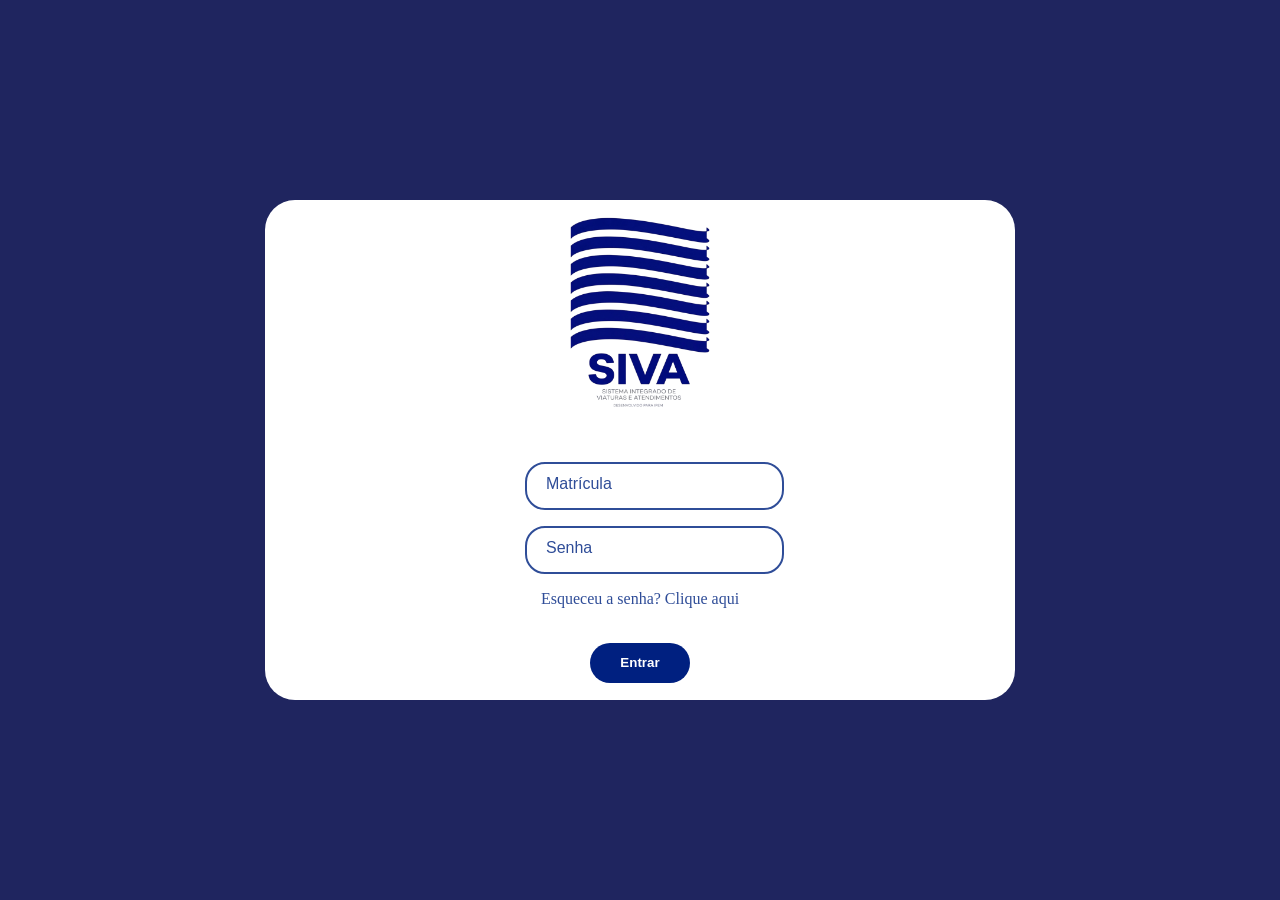
==== FrontEnd/index.html @ 68d85ab5 "refactor(frontend): separar frontend para repositório independente" ====
<!DOCTYPE html>
<html lang="pt-br">

<head>
    <meta charset="UTF-8">
    <meta name="viewport" content="width=device-width, initial-scale=1.0">
    <title>Bifrost Connect</title>
    <link rel="stylesheet" href="css/style.css">
</head>

<body>

    <div class="quadrado">


        <div class="image">
            <img src="img/logosiva.png" alt="logo do sistema">
        </div>

        <div class="emailsenha">
            <div class="email">
                <div class="inputGroup1">
                    <input type="text" id="email" required autocomplete="off">
                    <label for="name">Matrícula</label>
                </div>
            </div>

            <div class="senha">
                <div class="inputGroup2">
                    <input type="text" id="senha" required="" autocomplete="off">
                    <label for="name">Senha</label>
                </div>
            </div>

            <div class="esenha">
                <p>Esqueceu a senha? Clique aqui</p>
            </div>
        </div>

        <div class="btnentrar">
            <button id="btn1" onclick="btnindex()">
                Entrar
            </button>
        </div>

    </div>


    <script src="js/script.js"></script>

</body>

</html>
---- FrontEnd/css/style.css ----
* {
  margin: 0px;
}

body{
  margin: 0;
  padding: 0;
  width: 100%;
  height: 100vh;
  background-color: #1F255F;
  display: flex;
  justify-content: center;
  align-items: center;
}

.quadrado {
  background-color: #ffffff;
  height: 500px;
  width: 750px;
  margin: 0px;
  border-radius: 30px;
  display: flex;
  justify-content: space-around;
  flex-direction: column;
  align-items: center;
}

img {
height: 190px;
  width: auto;
}

#btn1 {
  padding: 12.5px 30px;
  border: 0;
  border-radius: 100px;
  background-color: #002080;
  color: #ffffff;
  font-weight: Bold;
  transition: all 0.5s;
  -webkit-transition: all 0.5s;
}


button:active {
  background-color: #2654dd;
  transition: all 0.25s;
  -webkit-transition: all 0.25s;
  box-shadow: none;
  transform: scale(0.98);
}

.inputGroup1 {
  font-family: 'Segoe UI', sans-serif;
  margin: 1em 0;
  max-width: 300px;
  position: relative;
}

.inputGroup1 input {
  font-size: 100%;
  padding: 0.8em;
  outline: none;
  border: 2px solid #2F4D98;
  background-color: transparent;
  border-radius: 20px;
  width: 100%;
}

.inputGroup1 label {
  font-size: 100%;
  position: absolute;
  left: 0;
  top: 0;
  padding: 0.8em;
  margin-left: 0.5em;
  pointer-events: none;
  transition: 0.3s ease;
  color: #2F4D98;
}

.inputGroup1 input:focus~label,
.inputGroup1 input:valid~label {
  transform: translateY(-50%) scale(.9);
  margin-left: 1.3em;
  padding: 0.4em;
  background-color: #ffffff;
}

.inputGroup1 input:focus,
.inputGroup1 input:valid {
  border-color: #2F4D98;
}

.inputGroup2 {
  font-family: 'Segoe UI', sans-serif;
  margin: 1em 0;
  max-width: 300px;
  position: relative;
}

.inputGroup2 input {
  font-size: 100%;
  padding: 0.8em;
  outline: none;
  border: 2px solid #2F4D98;
  background-color: transparent;
  border-radius: 20px;
  width: 100%;
}

.inputGroup2 label {
  font-size: 100%;
  position: absolute;
  left: 0;
  top: 0;
  padding: 0.8em;
  margin-left: 0.5em;
  pointer-events: none;
  transition: 0.3s ease;
  color: #2F4D98;
}

.inputGroup2 input:focus~label,
.inputGroup2 input:valid~label {
  transform: translateY(-50%) scale(.9);
  margin-left: 1.3em;
  padding: 0.4em;
  background-color: #ffffff;
}

.inputGroup2 input:focus,
.inputGroup2 input:valid {
  border-color: #2F4D98;
}

.esenha p {
  color: #2F4D98;
}

.esenha {
  width: 100%;
  display: flex;
  justify-content: center;
}


@media (max-width: 600px) {

  .quadrado {
    width: 80%;
    max-width: 240px;
    height: auto;
    padding: 20px 20px;
    margin: 0 auto;
    gap: 12px;
    display: flex;
    justify-content: space-around;
    flex-direction: column;
    align-items: center;
  }

  /* IMAGEM */
  img {
    width: 140px;
    height: auto;
  }

  /* CONTAINER GERAL */
  .emailsenha {
    width: 100%;
    display: flex;
    flex-direction: column;
    align-items: center;
    gap: 15px;
  }

  /* INPUTS */
  .inputGroup1,
  .inputGroup2 {
    width: 100%;
    max-width: 100%;
    margin: 0;
  }

  .inputGroup1 input,
  .inputGroup2 input {
    width: 100%;
    font-size: 13px;
    padding: 8px;
  }

  .inputGroup1 label,
  .inputGroup2 label {
    font-size: 12px;
  }

  /* TEXTO */
  .esenha {
    width: 100%;
    display: flex;
    justify-content: center;
  }

  .esenha p {
    font-size: 11px;
    text-align: center;
    margin-top: 4px;
  }

  /* BOTÃO */
  .btnentrar {
    width: 100%;
    display: flex;
    justify-content: center;
  }

  #btn1 {
    width: 100%;
    max-width: 130px;
    padding: 8px;
    font-size: 13px;
  }
}
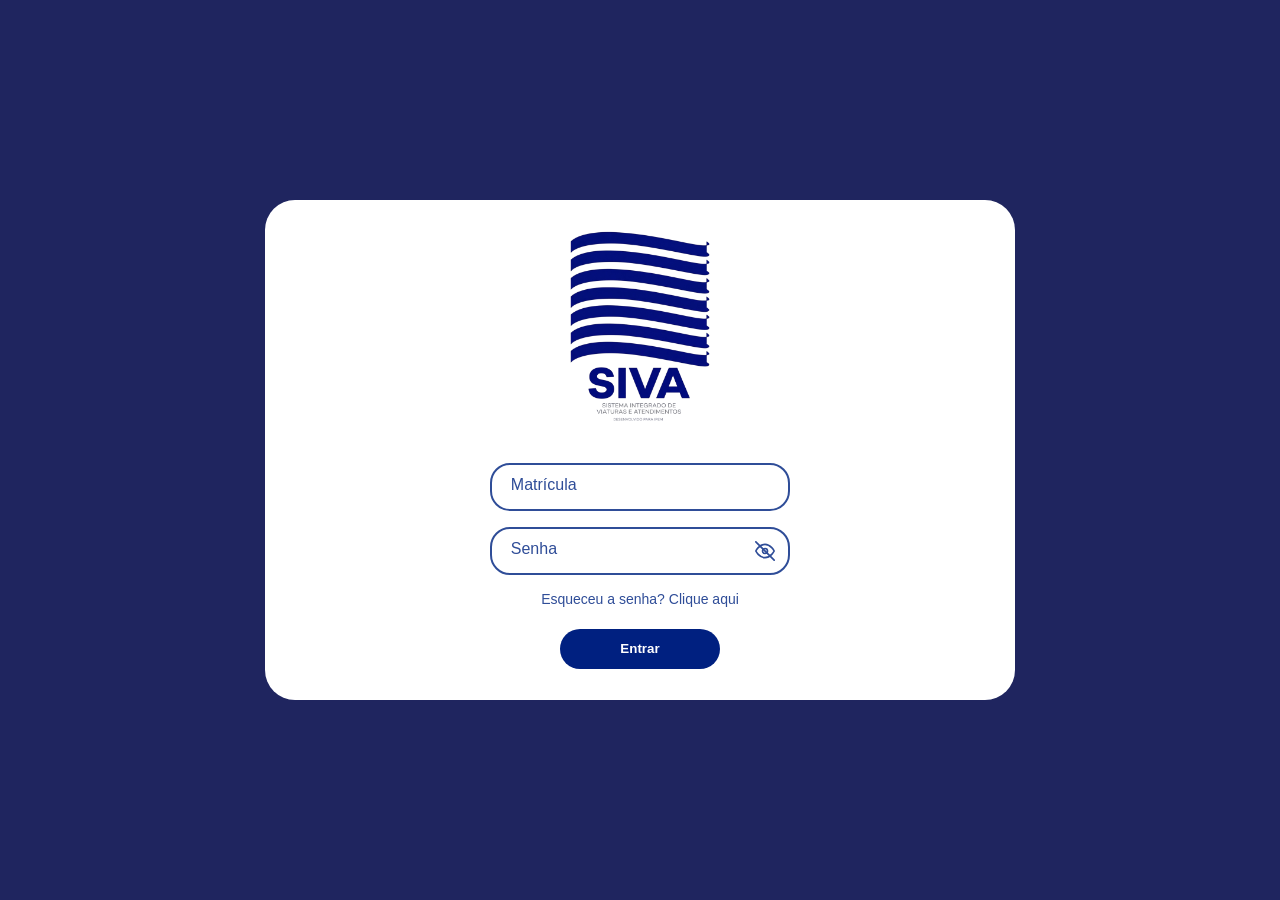
==== commit 16f0f7a2: "fix(#ODS2): ajusta o javascript do abastecimento e filtro" ====
--- a/FrontEnd/index.html
+++ b/FrontEnd/index.html
@@ -4,15 +4,13 @@
 <head>
     <meta charset="UTF-8">
     <meta name="viewport" content="width=device-width, initial-scale=1.0">
-    <title>Bifrost Connect</title>
+    <title>Bifrost Connect - Login</title>
     <link rel="stylesheet" href="css/style.css">
 </head>
 
 <body>
 
     <div class="quadrado">
-
-
         <div class="image">
             <img src="img/logosiva.png" alt="logo do sistema">
         </div>
@@ -20,20 +18,30 @@
         <div class="emailsenha">
             <div class="email">
                 <div class="inputGroup1">
-                    <input type="text" id="email" required autocomplete="off">
-                    <label for="name">Matrícula</label>
+                    <input type="text" id="matricula" name="username" required>
+                    <label for="matricula">Matrícula</label>
                 </div>
             </div>
 
             <div class="senha">
                 <div class="inputGroup2">
-                    <input type="text" id="senha" required="" autocomplete="off">
-                    <label for="name">Senha</label>
+                    <input type="password" id="senha" name="password" required autocomplete="current-password">
+                    <label for="senha">Senha</label>
+                    <div id="toggleSenha" onclick="togglePassword()" class="eye-wrapper">
+                        <svg id="eyeIcon" xmlns="http://www.w3.org/2000/svg" width="20" height="20" viewBox="0 0 24 24"
+                            fill="none" stroke="#2F4D98" stroke-width="2" stroke-linecap="round"
+                            stroke-linejoin="round">
+                            <path d="M1 12s4-8 11-8 11 8 11 8-4 8-11 8-11-8-11-8z"></path>
+                            <circle cx="12" cy="12" r="3"></circle>
+                            <line id="eyeLine" x1="1" y1="1" x2="23" y2="23" style="display:block; stroke: #2F4D98;"></line>
+                            </line>
+                        </svg>
+                    </div>
                 </div>
             </div>
 
             <div class="esenha">
-                <p>Esqueceu a senha? Clique aqui</p>
+                <p style="cursor: pointer;">Esqueceu a senha? Clique aqui</p>
             </div>
         </div>
 
@@ -42,12 +50,9 @@
                 Entrar
             </button>
         </div>
-
     </div>
 
-
-    <script src="js/script.js"></script>
-
+    <script src="js/auth.js"></script>
 </body>
 
 </html>
--- a/FrontEnd/css/style.css
+++ b/FrontEnd/css/style.css
@@ -1,8 +1,9 @@
 * {
   margin: 0px;
+  box-sizing: border-box;
 }
 
-body{
+body {
   margin: 0;
   padding: 0;
   width: 100%;
@@ -11,53 +12,34 @@
   display: flex;
   justify-content: center;
   align-items: center;
+  font-family: 'Segoe UI', sans-serif;
 }
 
 .quadrado {
   background-color: #ffffff;
   height: 500px;
   width: 750px;
-  margin: 0px;
   border-radius: 30px;
   display: flex;
   justify-content: space-around;
   flex-direction: column;
   align-items: center;
+  padding: 20px;
 }
 
 img {
-height: 190px;
+  height: 190px;
   width: auto;
 }
 
-#btn1 {
-  padding: 12.5px 30px;
-  border: 0;
-  border-radius: 100px;
-  background-color: #002080;
-  color: #ffffff;
-  font-weight: Bold;
-  transition: all 0.5s;
-  -webkit-transition: all 0.5s;
-}
-
-
-button:active {
-  background-color: #2654dd;
-  transition: all 0.25s;
-  -webkit-transition: all 0.25s;
-  box-shadow: none;
-  transform: scale(0.98);
-}
-
-.inputGroup1 {
-  font-family: 'Segoe UI', sans-serif;
+/* Estilização Comum dos Inputs */
+.inputGroup1, .inputGroup2 {
   margin: 1em 0;
-  max-width: 300px;
+  width: 300px;
   position: relative;
 }
 
-.inputGroup1 input {
+.inputGroup1 input, .inputGroup2 input {
   font-size: 100%;
   padding: 0.8em;
   outline: none;
@@ -65,9 +47,15 @@
   background-color: transparent;
   border-radius: 20px;
   width: 100%;
+  transition: border-color 0.3s;
 }
 
-.inputGroup1 label {
+/* Espaço extra no input de senha para o ícone não cobrir o texto */
+.inputGroup2 input {
+  padding-right: 45px;
+}
+
+.inputGroup1 label, .inputGroup2 label {
   font-size: 100%;
   position: absolute;
   left: 0;
@@ -79,63 +67,27 @@
   color: #2F4D98;
 }
 
-.inputGroup1 input:focus~label,
-.inputGroup1 input:valid~label {
+.inputGroup1 input:focus ~ label,
+.inputGroup1 input:valid ~ label,
+.inputGroup2 input:focus ~ label,
+.inputGroup2 input:valid ~ label {
   transform: translateY(-50%) scale(.9);
   margin-left: 1.3em;
   padding: 0.4em;
   background-color: #ffffff;
 }
 
-.inputGroup1 input:focus,
-.inputGroup1 input:valid {
-  border-color: #2F4D98;
-}
-
-.inputGroup2 {
-  font-family: 'Segoe UI', sans-serif;
-  margin: 1em 0;
-  max-width: 300px;
-  position: relative;
-}
-
-.inputGroup2 input {
-  font-size: 100%;
-  padding: 0.8em;
-  outline: none;
-  border: 2px solid #2F4D98;
-  background-color: transparent;
-  border-radius: 20px;
-  width: 100%;
-}
-
-.inputGroup2 label {
-  font-size: 100%;
+/* Posicionamento do Ícone do Olho DENTRO da caixa */
+.eye-wrapper {
   position: absolute;
-  left: 0;
-  top: 0;
-  padding: 0.8em;
-  margin-left: 0.5em;
-  pointer-events: none;
-  transition: 0.3s ease;
-  color: #2F4D98;
-}
-
-.inputGroup2 input:focus~label,
-.inputGroup2 input:valid~label {
-  transform: translateY(-50%) scale(.9);
-  margin-left: 1.3em;
-  padding: 0.4em;
-  background-color: #ffffff;
-}
-
-.inputGroup2 input:focus,
-.inputGroup2 input:valid {
-  border-color: #2F4D98;
-}
-
-.esenha p {
-  color: #2F4D98;
+  right: 15px;
+  top: 50%;
+  transform: translateY(-50%);
+  cursor: pointer;
+  display: flex;
+  align-items: center;
+  justify-content: center;
+  z-index: 10;
 }
 
 .esenha {
@@ -144,81 +96,60 @@
   justify-content: center;
 }
 
+.esenha p {
+  color: #2F4D98;
+  font-size: 14px;
+}
 
+#btn1 {
+  padding: 12.5px 60px;
+  border: 0;
+  border-radius: 100px;
+  background-color: #002080;
+  color: #ffffff;
+  font-weight: bold;
+  cursor: pointer;
+  transition: all 0.3s;
+}
+
+#btn1:active {
+  background-color: #2654dd;
+  transform: scale(0.98);
+}
+
+input::-ms-reveal,
+input::-ms-clear {
+    display: none;
+}
+
+input::-webkit-contacts-auto-fill-button,
+input::-webkit-credentials-auto-fill-button {
+    visibility: hidden;
+    pointer-events: none;
+    position: absolute;
+    right: 0;
+}
+
+input::-webkit-reveal,
+input::-webkit-clear-button {
+    display: none !important;
+}
+
+.eye-wrapper {
+    pointer-events: auto;
+}
+
+/* Responsividade */
 @media (max-width: 600px) {
-
   .quadrado {
-    width: 80%;
-    max-width: 240px;
+    width: 90%;
     height: auto;
-    padding: 20px 20px;
-    margin: 0 auto;
-    gap: 12px;
-    display: flex;
-    justify-content: space-around;
-    flex-direction: column;
-    align-items: center;
+    gap: 20px;
   }
-
-  /* IMAGEM */
   img {
-    width: 140px;
-    height: auto;
+    height: 120px;
   }
-
-  /* CONTAINER GERAL */
-  .emailsenha {
+  .inputGroup1, .inputGroup2 {
     width: 100%;
-    display: flex;
-    flex-direction: column;
-    align-items: center;
-    gap: 15px;
-  }
-
-  /* INPUTS */
-  .inputGroup1,
-  .inputGroup2 {
-    width: 100%;
-    max-width: 100%;
-    margin: 0;
-  }
-
-  .inputGroup1 input,
-  .inputGroup2 input {
-    width: 100%;
-    font-size: 13px;
-    padding: 8px;
-  }
-
-  .inputGroup1 label,
-  .inputGroup2 label {
-    font-size: 12px;
-  }
-
-  /* TEXTO */
-  .esenha {
-    width: 100%;
-    display: flex;
-    justify-content: center;
-  }
-
-  .esenha p {
-    font-size: 11px;
-    text-align: center;
-    margin-top: 4px;
-  }
-
-  /* BOTÃO */
-  .btnentrar {
-    width: 100%;
-    display: flex;
-    justify-content: center;
-  }
-
-  #btn1 {
-    width: 100%;
-    max-width: 130px;
-    padding: 8px;
-    font-size: 13px;
   }
 }
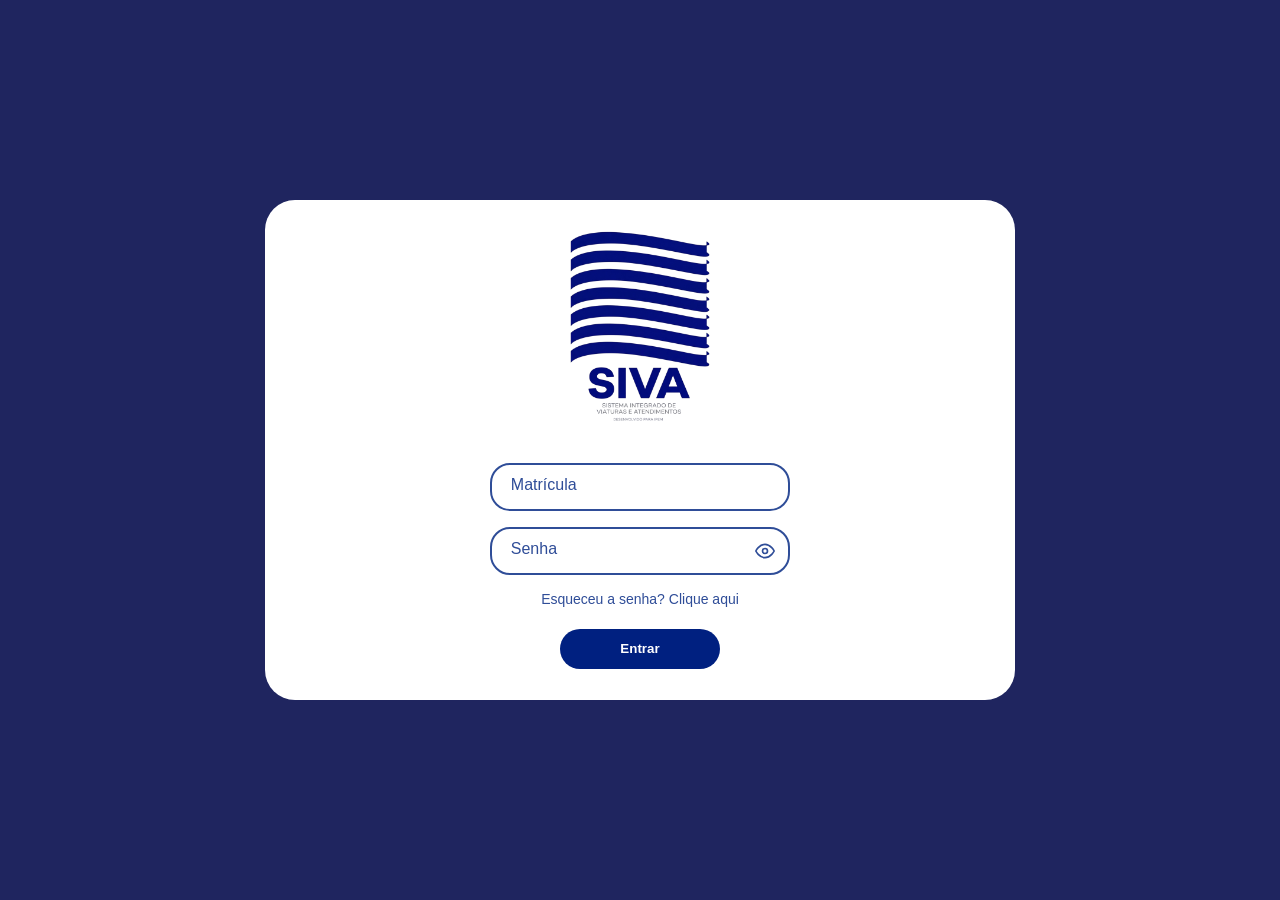
==== commit d180820d: "fix(#ODS2): Ajustando a página chamados e tela inicial" ====
--- a/FrontEnd/index.html
+++ b/FrontEnd/index.html
@@ -1,58 +1,52 @@
 <!DOCTYPE html>
 <html lang="pt-br">
-
 <head>
     <meta charset="UTF-8">
     <meta name="viewport" content="width=device-width, initial-scale=1.0">
     <title>Bifrost Connect - Login</title>
     <link rel="stylesheet" href="css/style.css">
 </head>
-
 <body>
 
-    <div class="quadrado">
-        <div class="image">
-            <img src="img/logosiva.png" alt="logo do sistema">
-        </div>
+<div class="quadrado">
+    <div class="image">
+        <img src="img/logosiva.png" alt="logo do sistema">
+    </div>
 
-        <div class="emailsenha">
-            <div class="email">
-                <div class="inputGroup1">
-                    <input type="text" id="matricula" name="username" required>
-                    <label for="matricula">Matrícula</label>
-                </div>
-            </div>
-
-            <div class="senha">
-                <div class="inputGroup2">
-                    <input type="password" id="senha" name="password" required autocomplete="current-password">
-                    <label for="senha">Senha</label>
-                    <div id="toggleSenha" onclick="togglePassword()" class="eye-wrapper">
-                        <svg id="eyeIcon" xmlns="http://www.w3.org/2000/svg" width="20" height="20" viewBox="0 0 24 24"
-                            fill="none" stroke="#2F4D98" stroke-width="2" stroke-linecap="round"
-                            stroke-linejoin="round">
-                            <path d="M1 12s4-8 11-8 11 8 11 8-4 8-11 8-11-8-11-8z"></path>
-                            <circle cx="12" cy="12" r="3"></circle>
-                            <line id="eyeLine" x1="1" y1="1" x2="23" y2="23" style="display:block; stroke: #2F4D98;"></line>
-                            </line>
-                        </svg>
-                    </div>
-                </div>
-            </div>
-
-            <div class="esenha">
-                <p style="cursor: pointer;">Esqueceu a senha? Clique aqui</p>
+    <div class="emailsenha">
+        <div class="email">
+            <div class="inputGroup1">
+                <input type="text" id="matricula" name="username" required>
+                <label for="matricula">Matrícula</label>
             </div>
         </div>
 
-        <div class="btnentrar">
-            <button id="btn1" onclick="btnindex()">
-                Entrar
-            </button>
+        <div class="senha">
+            <div class="inputGroup2">
+                <input type="password" id="senha" name="password" required autocomplete="current-password">
+                <label for="senha">Senha</label>
+                <div id="toggleSenha" onclick="togglePassword()" class="eye-wrapper">
+                    <svg id="eyeIcon" xmlns="http://www.w3.org/2000/svg" width="20" height="20" viewBox="0 0 24 24" fill="none" stroke="#2F4D98" stroke-width="2" stroke-linecap="round" stroke-linejoin="round">
+                        <path d="M1 12s4-8 11-8 11 8 11 8-4 8-11 8-11-8-11-8z"></path>
+                        <circle cx="12" cy="12" r="3"></circle>
+                        <line id="eyeLine" x1="1" y1="1" x2="23" y2="23" style="display:none; stroke: #2F4D98;"></line>
+                    </svg>
+                </div>
+            </div>
+        </div>
+
+        <div class="esenha">
+            <p style="cursor: pointer;">Esqueceu a senha? Clique aqui</p>
         </div>
     </div>
 
-    <script src="js/auth.js"></script>
+    <div class="btnentrar">
+        <button id="btn1" onclick="btnindex()">
+            Entrar
+        </button>
+    </div>
+</div>
+
+<script src="js/auth.js"></script>
 </body>
-
-</html>+</html>
--- a/FrontEnd/css/style.css
+++ b/FrontEnd/css/style.css
@@ -117,28 +117,6 @@
   transform: scale(0.98);
 }
 
-input::-ms-reveal,
-input::-ms-clear {
-    display: none;
-}
-
-input::-webkit-contacts-auto-fill-button,
-input::-webkit-credentials-auto-fill-button {
-    visibility: hidden;
-    pointer-events: none;
-    position: absolute;
-    right: 0;
-}
-
-input::-webkit-reveal,
-input::-webkit-clear-button {
-    display: none !important;
-}
-
-.eye-wrapper {
-    pointer-events: auto;
-}
-
 /* Responsividade */
 @media (max-width: 600px) {
   .quadrado {
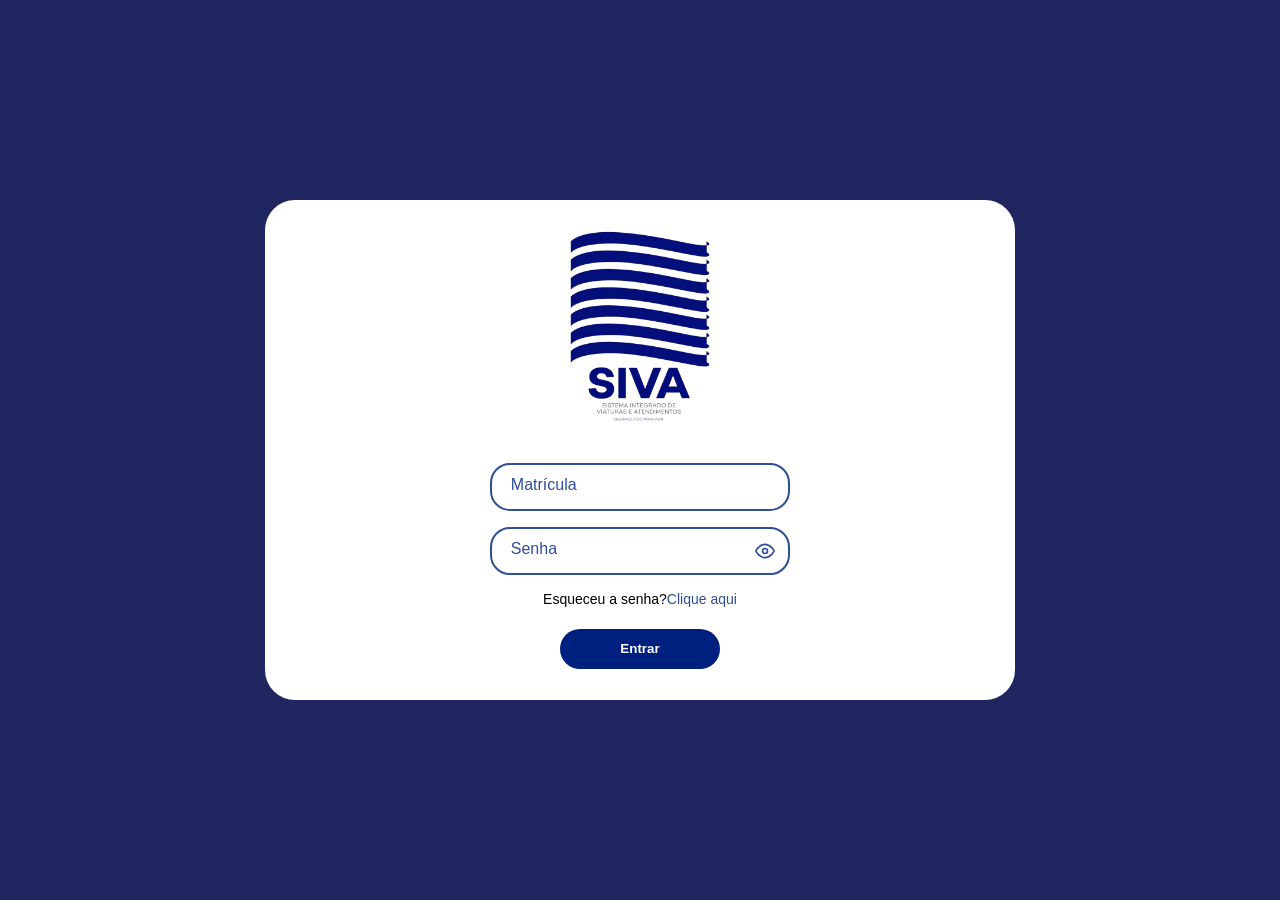
==== commit b3020528: "feat(#ODS3): implementa responsividade das telas de cadastro" ====
--- a/FrontEnd/index.html
+++ b/FrontEnd/index.html
@@ -1,52 +1,87 @@
 <!DOCTYPE html>
 <html lang="pt-br">
+
 <head>
     <meta charset="UTF-8">
     <meta name="viewport" content="width=device-width, initial-scale=1.0">
-    <title>Bifrost Connect - Login</title>
+    <title>SIVA</title>
     <link rel="stylesheet" href="css/style.css">
+    <link rel="stylesheet" href="css/recuperarsenha.css">
 </head>
+
 <body>
 
-<div class="quadrado">
-    <div class="image">
-        <img src="img/logosiva.png" alt="logo do sistema">
-    </div>
+    <div class="quadrado">
+        <div class="image">
+            <img src="img/logosiva.png" alt="logo do sistema">
+        </div>
 
-    <div class="emailsenha">
-        <div class="email">
-            <div class="inputGroup1">
-                <input type="text" id="matricula" name="username" required>
-                <label for="matricula">Matrícula</label>
+        <div class="emailsenha">
+            <div class="email">
+                <div class="inputGroup1">
+                    <input type="text" id="matricula" name="username" required>
+                    <label for="matricula">Matrícula</label>
+                </div>
+            </div>
+
+            <div class="senha">
+                <div class="inputGroup2">
+                    <input type="password" id="senha" name="password" required autocomplete="current-password">
+                    <label for="senha">Senha</label>
+                    <div id="toggleSenha" onclick="togglePassword()" class="eye-wrapper">
+                        <svg id="eyeIcon" xmlns="http://www.w3.org/2000/svg" width="20" height="20" viewBox="0 0 24 24"
+                            fill="none" stroke="#2F4D98" stroke-width="2" stroke-linecap="round"
+                            stroke-linejoin="round">
+                            <path d="M1 12s4-8 11-8 11 8 11 8-4 8-11 8-11-8-11-8z"></path>
+                            <circle cx="12" cy="12" r="3"></circle>
+                            <line id="eyeLine" x1="1" y1="1" x2="23" y2="23" style="display:none; stroke: #2F4D98;">
+                            </line>
+                        </svg>
+                    </div>
+                </div>
+            </div>
+
+            <div class="esenha">
+                <p style="color: black" >Esqueceu a senha? </p>
+                <p style="cursor: pointer;" onclick="window.abrirModalRecuperacao()">Clique aqui</p>
             </div>
         </div>
 
-        <div class="senha">
-            <div class="inputGroup2">
-                <input type="password" id="senha" name="password" required autocomplete="current-password">
-                <label for="senha">Senha</label>
-                <div id="toggleSenha" onclick="togglePassword()" class="eye-wrapper">
-                    <svg id="eyeIcon" xmlns="http://www.w3.org/2000/svg" width="20" height="20" viewBox="0 0 24 24" fill="none" stroke="#2F4D98" stroke-width="2" stroke-linecap="round" stroke-linejoin="round">
-                        <path d="M1 12s4-8 11-8 11 8 11 8-4 8-11 8-11-8-11-8z"></path>
-                        <circle cx="12" cy="12" r="3"></circle>
-                        <line id="eyeLine" x1="1" y1="1" x2="23" y2="23" style="display:none; stroke: #2F4D98;"></line>
-                    </svg>
-                </div>
-            </div>
-        </div>
-
-        <div class="esenha">
-            <p style="cursor: pointer;">Esqueceu a senha? Clique aqui</p>
+        <div class="btnentrar">
+            <button id="btn1" onclick="btnindex()">
+                Entrar
+            </button>
         </div>
     </div>
 
-    <div class="btnentrar">
-        <button id="btn1" onclick="btnindex()">
-            Entrar
-        </button>
+    <div id="modalRecuperarSenha" class="sobreposicao">
+        <div class="popup-card">
+            <h2 class="popup-titulo">Recuperar Senha</h2>
+            <div class="popup-conteudo">
+                <p style="margin-bottom: 20px;">
+                    Informe seu e-mail para recuperação da senha.
+                </p>
+                <div class="inputGroup1">
+                    <input type="email" id="email-recuperacao" required>
+                    <label for="email-recuperacao">E-mail</label>
+                </div>
+            </div>
+            <div class="btn-container">
+                <button type="button" class="btn-voltar" onclick="window.fecharModalRecuperacao()">
+                    Cancelar
+                </button>
+                <button type="button" class="btn-aceitar" onclick="window.enviarRecuperacaoSenha()">
+                    Enviar
+                </button>
+            </div>
+        </div>
     </div>
-</div>
 
-<script src="js/auth.js"></script>
+    <div id="toast-aviso" class="toast-hidden">Preencha todos os campos!</div>
+    <div id="toast-aviso1" class="toast-hidden1">Preencha todos os campos!</div>
+
+    <script src="js/basic.js"></script>
+    <script src="js/auth.js"></script>
 </body>
-</html>
+
+</html>
--- a/FrontEnd/css/style.css
+++ b/FrontEnd/css/style.css
@@ -117,6 +117,46 @@
   transform: scale(0.98);
 }
 
+#toast-aviso {
+    position: fixed;
+    top: 20px;
+    left: 50%;
+    transform: translateX(-50%);
+    background-color: #ff4d4d; /* Vermelho para erro */
+    color: white;
+    padding: 12px 25px;
+    border-radius: 8px;
+    z-index: 3000;
+    font-weight: bold;
+    box-shadow: 0 4px 12px rgba(0,0,0,0.2);
+    transition: opacity 0.3s, top 0.3s;
+}
+
+.toast-hidden {
+    display: none;
+    opacity: 0;
+}
+
+#toast-aviso1 {
+    position: fixed;
+    top: 20px;
+    left: 50%;
+    transform: translateX(-50%);
+    background-color: #28a745;
+    color: white;
+    padding: 12px 25px;
+    border-radius: 8px;
+    z-index: 3000;
+    font-weight: bold;
+    box-shadow: 0 4px 12px rgba(0,0,0,0.2);
+    transition: opacity 0.3s, top 0.3s;
+}
+
+.toast-hidden1 {
+    display: none;
+    opacity: 0;
+}
+
 /* Responsividade */
 @media (max-width: 600px) {
   .quadrado {
--- a/FrontEnd/css/recuperarsenha.css
+++ b/FrontEnd/css/recuperarsenha.css
@@ -0,0 +1,120 @@
+ /* =========================
+           MODAL
+        ========================== */
+
+        .sobreposicao {
+
+            display: none;
+
+            position: fixed;
+
+            top: 0;
+            left: 0;
+
+            width: 100%;
+            height: 100%;
+
+            background: rgba(0, 0, 0, 0.5);
+
+            z-index: 9999;
+
+            justify-content: center;
+            align-items: center;
+        }
+
+        .popup-card {
+
+            background: white;
+
+            width: 400px;
+            max-width: 90%;
+
+            border-radius: 18px;
+
+            padding: 30px;
+
+            box-shadow: 0 10px 30px rgba(0,0,0,0.2);
+
+            animation: aparecer 0.2s ease;
+        }
+
+        @keyframes aparecer {
+
+            from {
+
+                opacity: 0;
+                transform: scale(0.95);
+            }
+
+            to {
+
+                opacity: 1;
+                transform: scale(1);
+            }
+        }
+
+        .popup-titulo {
+
+            color: #2F4D98;
+
+            font-size: 24px;
+
+            margin-bottom: 20px;
+
+            text-align: center;
+        }
+
+        .popup-conteudo {
+
+            margin-top: 20px;
+        }
+
+        .btn-container {
+
+            display: flex;
+
+            gap: 10px;
+
+            margin-top: 30px;
+        }
+
+        .btn-voltar,
+        .btn-aceitar {
+
+            flex: 1;
+
+            border: none;
+
+            border-radius: 10px;
+
+            padding: 12px;
+
+            font-size: 15px;
+            font-weight: bold;
+
+            cursor: pointer;
+
+            transition: 0.2s;
+        }
+
+        .btn-voltar {
+
+            background: #d9d9d9;
+
+            color: #333;
+        }
+
+        .btn-aceitar {
+
+            background: #2F4D98;
+
+            color: white;
+        }
+
+        .btn-aceitar:hover {
+
+            background: #243c77;
+        }
+
+       
+
